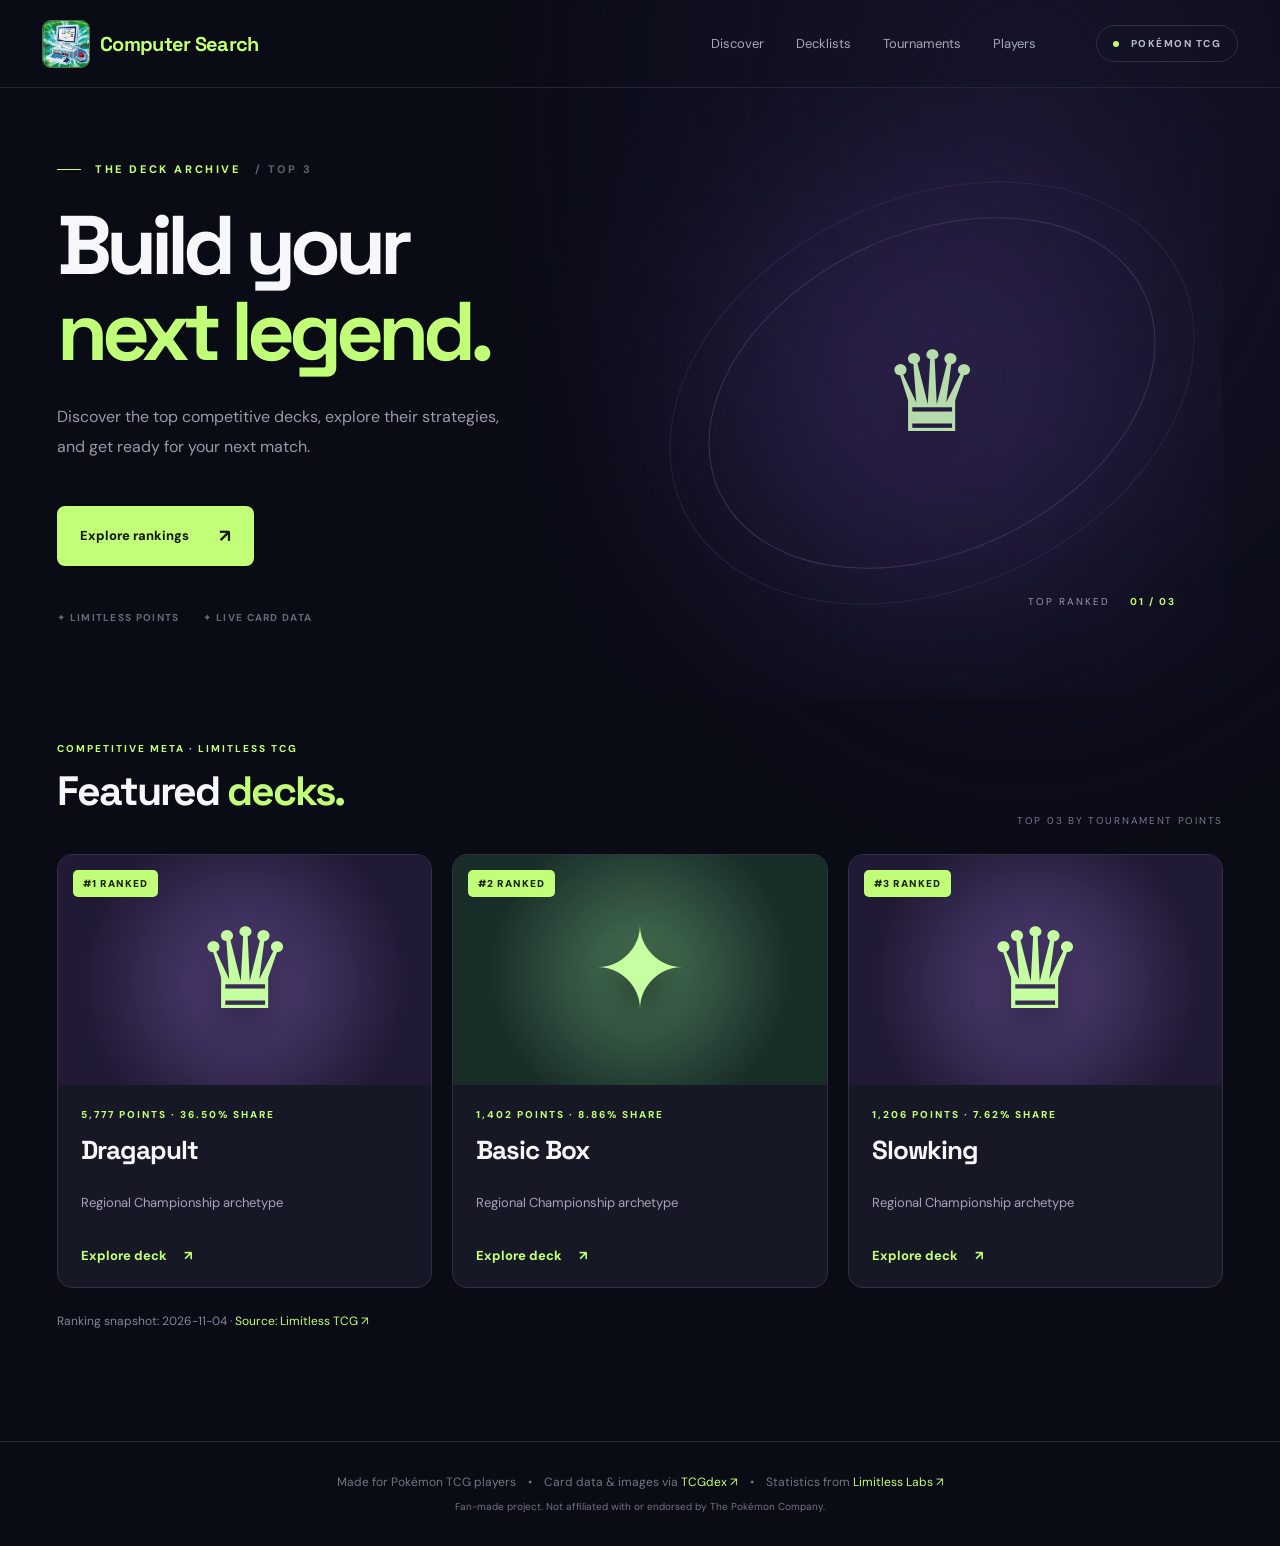
==== index.html @ baaeb7d8 "Add files via upload" ====
<!doctype html><html lang="en"><head><meta charset="UTF-8"/><meta name="viewport" content="width=device-width,initial-scale=1.0"/><meta name="theme-color" content="#090b15"/><meta name="description" content="Explore Pokémon TCG decks, card artwork, and decklists."/><title>Computer Search — Pokémon TCG Decks</title><style>
.ranked-library{max-width:1060px;margin:auto;padding:64px 25px 90px;min-height:75vh}.ranked-library h1{font-size:clamp(42px,7vw,80px);font-weight:900;letter-spacing:-3px;line-height:1.1;margin:14px 0}.ranked-library h1 em{color:#c3fb7d;font-style:normal}.rank-subtitle{color:#a4a5b5;max-width:650px;line-height:1.65}.rank-controls{display:flex;align-items:center;justify-content:space-between;gap:12px;margin:32px 0 16px;color:#a4a5b5;font-size:12px}.rank-controls input{background:#1c1e2b;color:white;border:1px solid #3a3d4c;border-radius:9px;padding:13px 16px;min-width:0;width:340px;max-width:65%}.rank-rows{display:grid;gap:8px}.rank-row{display:grid;grid-template-columns:55px minmax(0,1fr) 100px 110px 20px;gap:14px;align-items:center;padding:18px 20px;background:#1b1e2b;border:1px solid #323646;border-radius:12px;color:white;text-decoration:none}.rank-row:hover{border-color:#c3fb7d;background:#222738}.rank-number{font-weight:900;color:#c3fb7d;font-size:18px}.rank-title{font-size:16px;font-weight:750}.rank-title small{display:block;color:#9298ad;font-size:11px;font-weight:400;margin-top:5px}.rank-share{font-size:12px;color:#a5a9b9}.rank-points{text-align:right;font-size:20px;font-weight:850}.rank-points small{font-size:10px;color:#c3fb7d}.rank-arrow{color:#c3fb7d}.rank-note{font-size:12px;color:#a2a5b8;margin-top:25px;line-height:1.6}.rank-note a{color:#c3fb7d}@media(max-width:580px){.ranked-library{padding:35px 14px 65px}.rank-row{grid-template-columns:36px minmax(0,1fr) 83px;gap:8px;padding:13px 10px}.rank-title{font-size:13px}.rank-share,.rank-arrow{display:none}.rank-points{font-size:16px}.rank-controls{align-items:flex-start}}
.card-grid{display:grid;grid-template-columns:repeat(auto-fill,minmax(145px,1fr));gap:18px;margin-top:24px}.card-item{min-width:0}.card-item .card-art{width:100%;aspect-ratio:0.715}.card-item .card-info{padding:8px 2px;display:flex;flex-direction:column;gap:3px}.card-item .card-info strong{font-size:13px}.card-item .card-info small{font-size:11px;opacity:.72}.rank-row a{color:#c3ff72;text-decoration:underline;text-underline-offset:3px}.tournament-card{cursor:pointer}.tournament-card:focus-visible{outline:2px solid #c2ff78;outline-offset:4px;border-radius:8px}.modal-preview{min-width:0}.modal-details{max-height:75vh;overflow:auto}.card-rule{margin:15px 0;border-top:1px solid #38394b;padding-top:12px}.card-rule strong{color:#c2ff78}.card-rule p{color:#c4c4d0;line-height:1.55;font-size:13px;white-space:pre-line}.modal-preview .card-art{width:100%}@media(max-width:650px){.modal-preview{max-width:240px}.modal-image,.modal-card{max-width:240px}.modal-details{max-height:none}}

/* Large two-column card details, matching the requested design. */
.card-dialog{width:min(940px,calc(100vw - 28px));max-width:940px;max-height:min(92vh,900px);padding:32px;border:1px solid #8c67b7;border-radius:15px;background:linear-gradient(145deg,#171629,#0e101d);box-shadow:0 32px 100px #000c;overflow:auto}
.card-dialog::backdrop{background:#050611cf;backdrop-filter:blur(6px)}
.detail-modal-layout{grid-template-columns:minmax(0,43%) minmax(0,57%);gap:30px;align-items:start}
.detail-modal-layout .modal-preview{width:100%;min-width:0}
.detail-modal-layout .modal-image,.detail-modal-layout .modal-card{display:block;width:100%;max-width:100%;height:auto;border-radius:12px;box-shadow:0 14px 34px #0008}
.detail-modal-layout .modal-details{max-height:none;overflow:visible;min-width:0;display:flex;flex-direction:column;gap:0}
.detail-modal-layout h2{font-size:clamp(23px,2.5vw,32px);margin:0 30px 7px 0;line-height:1.15}
.detail-subtitle{font-size:13px;color:#b4b2c8;margin:0 0 17px}
.detail-scroll{max-height:440px;overflow-y:auto;padding-right:6px;scrollbar-color:#6b527f transparent}
.detail-stats{display:flex;flex-wrap:wrap;gap:8px;margin-bottom:10px}.detail-stats span{border:1px solid #41415e;border-radius:8px;padding:9px 11px;font-size:13px;background:#23223a}
.detail-rule{padding:13px 0;border-top:1px solid #36364d}.detail-rule h3{font-size:15px;color:#fff;margin:4px 0}.detail-rule p{color:#c8c5d8;font-size:13px;line-height:1.55;white-space:pre-line;margin:7px 0 0}.detail-rule small{color:#a7a5c0}.detail-label{font-size:10px;letter-spacing:1.4px;font-weight:800;color:#c2ff78}.detail-attack{display:flex;justify-content:space-between;gap:12px;align-items:center}.detail-attack b{font-size:18px}
.detail-attributes{display:grid;grid-template-columns:repeat(3,minmax(0,1fr));gap:8px;border-top:1px solid #36364d;padding:15px 0}.detail-attributes div{display:flex;flex-direction:column;gap:7px}.detail-attributes small{color:#a6a4bb;font-size:11px}.detail-attributes b{font-size:13px}
.detail-market{display:flex;align-items:center;justify-content:space-between;gap:12px;margin-top:16px;border:1px solid #48415e;border-radius:10px;padding:15px;background:#161627}.detail-market strong{font-size:13px}.detail-price{font-size:23px;font-weight:800;margin-top:7px}.detail-price small{font-size:12px;color:#a9a7bc;font-weight:400}.detail-market-btn{background:#c2ff78;color:#12180c;padding:13px 15px;border-radius:7px;font-size:12px;font-weight:800;text-align:center}.detail-market-btn:hover{background:#d8ffac}.card-dialog .close-dialog{z-index:5;font-size:22px;right:15px;top:12px}
@media(max-width:700px){.card-dialog{padding:24px 18px;max-height:92vh}.detail-modal-layout{grid-template-columns:1fr;gap:20px}.detail-modal-layout .modal-preview{max-width:260px;margin:0 auto}.detail-modal-layout .modal-image,.detail-modal-layout .modal-card{max-width:260px}.detail-scroll{max-height:none;overflow:visible}.detail-market{flex-wrap:wrap}.detail-market-btn{flex:1;min-width:150px}}
.tournament-source-banner{display:inline-flex;align-items:center;padding:7px 12px;margin:0 0 24px;border:1px solid #3c4551;border-radius:7px;background:#1b2330;color:#b7c6d0;font-size:11px;font-weight:700;letter-spacing:.035em}
</style><style id="featured-v3">.featured-grid{display:grid;grid-template-columns:repeat(3,minmax(0,1fr));gap:20px}.featured-card{border:1px solid #333044;border-radius:15px;overflow:hidden;background:#171825;display:flex;flex-direction:column;transition:transform .2s,border-color .2s}.featured-card:hover{transform:translateY(-5px);border-color:#c2ff78}.featured-visual{height:230px;position:relative;background:radial-gradient(circle at 50% 55%,#54417c,#211a34 72%);display:flex;align-items:center;justify-content:center}.featured-visual.basic-box,.overview-art.basic-box{background:radial-gradient(circle,#4a7555,#182c28 70%)}.featured-visual.slowking-seek-inspiration,.overview-art.slowking-seek-inspiration{background:radial-gradient(circle,#93659b,#2c203f 70%)}.featured-image{width:128px;transform:rotate(-7deg)}.featured-monogram{font-size:112px;font-weight:900;color:#c6ffa2;text-shadow:0 15px 35px #0008}.slowking-seek-inspiration .featured-monogram{color:#f1bdfb}.featured-rank{position:absolute;top:15px;left:15px;font-size:10px;letter-spacing:1px;background:#c2ff78;color:#1c2611;font-weight:900;padding:7px 10px;border-radius:5px}.featured-info{padding:23px;flex:1;display:flex;flex-direction:column}.featured-info h3{font:700 26px 'Space Grotesk',sans-serif;letter-spacing:-1px;margin:12px 0}.featured-info p{color:#a5a4b4;font-size:13px;line-height:1.7;flex:1}.featured-info .view-link{margin-top:20px}.featured-source{font-size:12px;color:#85869a;margin-top:25px}.featured-source a{color:#c2ff78}.overview-note{border-left:3px solid #c2ff78;padding:12px 16px;background:#1a1e25;margin-top:25px}.overview-art{height:320px;position:relative;border-radius:20px;display:flex;align-items:center;justify-content:center}@media(max-width:850px){.featured-grid{grid-template-columns:1fr 1fr}}@media(max-width:560px){.featured-grid{grid-template-columns:1fr}.featured-visual{height:220px}.featured-info{padding:20px}.overview-art{height:220px}}.card-grid{display:grid;grid-template-columns:repeat(auto-fill,minmax(145px,1fr));gap:18px;margin-top:24px}.card-item{min-width:0}.card-item .card-art{width:100%;aspect-ratio:0.715}.card-item .card-info{padding:8px 2px;display:flex;flex-direction:column;gap:3px}.card-item .card-info strong{font-size:13px}.card-item .card-info small{font-size:11px;opacity:.72}.rank-row a{color:#c3ff72;text-decoration:underline;text-underline-offset:3px}</style><style id="art-refinements">.card-placeholder{background:linear-gradient(145deg,#27243d,#1a1b2b);gap:8px}.card-placeholder strong{font-size:clamp(11px,1vw,15px);line-height:1.25}.placeholder-sigil{font-size:42px;opacity:.55}.art-status{font-size:9px;color:#a99dbd;line-height:1.3}.card-art.unavailable .art-status{color:#e7b88e}.card-art.unavailable .art-status::after{content:"Artwork not verified"}.card-art.unavailable .art-status{font-size:0}.card-art.unavailable .art-status::after{font-size:10px}.card-art.loaded .card-placeholder{visibility:hidden}.card-art img{object-fit:contain}.card-grid{gap:24px 14px}.card-item .card-art{box-shadow:0 8px 18px #0005}.card-name{line-height:1.35}.card-item:hover .card-art{box-shadow:0 12px 25px #0008}.card-placeholder small{font-size:11px}.card-grid{display:grid;grid-template-columns:repeat(auto-fill,minmax(145px,1fr));gap:18px;margin-top:24px}.card-item{min-width:0}.card-item .card-art{width:100%;aspect-ratio:0.715}.card-item .card-info{padding:8px 2px;display:flex;flex-direction:column;gap:3px}.card-item .card-info strong{font-size:13px}.card-item .card-info small{font-size:11px;opacity:.72}.rank-row a{color:#c3ff72;text-decoration:underline;text-underline-offset:3px}</style><style id="cardmarket-prices">.cm-price{display:block;margin-top:6px;color:#c3ff72;font-size:12px;font-weight:800;min-height:18px}.cm-price.missing{color:#9699a9;font-weight:500}.cm-summary{border:1px solid #394936;background:linear-gradient(120deg,#1b2920,#171b25);border-radius:12px;padding:17px 20px;margin:14px 0 20px;display:flex;align-items:center;justify-content:space-between;gap:15px;flex-wrap:wrap}.cm-summary strong{font-size:23px;color:#c3ff72}.cm-summary small{display:block;color:#a3a9a3;font-size:11px;margin-top:4px}.cm-summary a{font-size:12px;color:#c3ff72;text-decoration:underline}.cm-qty{font-size:10px;color:#9699a9;display:block}.cm-price-loading{color:#a4a6b5;font-size:11px}.card-grid{display:grid;grid-template-columns:repeat(auto-fill,minmax(145px,1fr));gap:18px;margin-top:24px}.card-item{min-width:0}.card-item .card-art{width:100%;aspect-ratio:0.715}.card-item .card-info{padding:8px 2px;display:flex;flex-direction:column;gap:3px}.card-item .card-info strong{font-size:13px}.card-item .card-info small{font-size:11px;opacity:.72}.rank-row a{color:#c3ff72;text-decoration:underline;text-underline-offset:3px}</style><style id="energy-card-alignment-v16">
/* All deck card images occupy the same fixed-size frame, regardless of source. */
.card-grid .card-art{width:100%;aspect-ratio:0.715;display:block;position:relative;overflow:hidden;line-height:0}
.card-grid .card-art>img{display:block;position:absolute;inset:0;width:100%;height:100%;max-width:none;max-height:none;object-fit:fill;margin:0;padding:0;border:0;transform:none}
/* Uploaded energy PNGs contain a small built-in outer gutter. Compensate for it
   without changing the card grid, text positions, or special energy images. */
.card-grid .card-art>img.static-basic-energy{object-fit:fill;transform:scale(1.045);transform-origin:center center}
.card-grid .card-item{align-self:start}
.card-grid{display:grid;grid-template-columns:repeat(auto-fill,minmax(145px,1fr));gap:18px;margin-top:24px}.card-item{min-width:0}.card-item .card-art{width:100%;aspect-ratio:0.715}.card-item .card-info{padding:8px 2px;display:flex;flex-direction:column;gap:3px}.card-item .card-info strong{font-size:13px}.card-item .card-info small{font-size:11px;opacity:.72}.rank-row a{color:#c3ff72;text-decoration:underline;text-underline-offset:3px}</style><link rel="icon" type="image/png" href="computer-search-logo.png"/><style>.brand{display:inline-flex;align-items:center;gap:10px}.brand-logo{width:48px;height:48px;object-fit:cover;border-radius:9px;border:1px solid #4b7254}.brand-name{font-size:20px;letter-spacing:-.7px}.brand-name span{color:#c3ff72}@media(max-width:650px){.brand-logo{width:38px;height:38px}.brand-name{font-size:15px}}.card-grid{display:grid;grid-template-columns:repeat(auto-fill,minmax(145px,1fr));gap:18px;margin-top:24px}.card-item{min-width:0}.card-item .card-art{width:100%;aspect-ratio:0.715}.card-item .card-info{padding:8px 2px;display:flex;flex-direction:column;gap:3px}.card-item .card-info strong{font-size:13px}.card-item .card-info small{font-size:11px;opacity:.72}.rank-row a{color:#c3ff72;text-decoration:underline;text-underline-offset:3px}</style></head><body><div id="app"></div><style>@import url('https://fonts.googleapis.com/css2?family=DM+Sans:wght@400;500;600;700;800&family=Space+Grotesk:wght@400;500;600;700&display=swap');
:root{font-family:'DM Sans',sans-serif;color:#f7f7fb;background:#090b15;font-synthesis:none}*{box-sizing:border-box}body{margin:0;min-width:320px;background:radial-gradient(ellipse at 80% 8%,#17142a 0,transparent 38%),#090b15}a{color:inherit;text-decoration:none}button{font:inherit;cursor:pointer}button:focus-visible,a:focus-visible{outline:2px solid #c5ff74;outline-offset:4px}main{max-width:1250px;margin:auto;padding:0 42px}.header{height:88px;max-width:1370px;margin:auto;padding:0 42px;display:flex;align-items:center;gap:60px;border-bottom:1px solid #252535}.brand{font-family:'Space Grotesk',sans-serif;font-size:21px;font-weight:700;letter-spacing:-1px;white-space:nowrap}.brand span:last-child{color:#c3ff72}.brand-icon{color:#c3ff72;margin-right:9px;font-size:28px}.header nav{display:flex;gap:32px;margin-left:auto}.nav-link{font-size:13px;color:#a6a7b7}.nav-link:hover{color:#d0ff89}.header-chip{font-size:10px;font-weight:800;letter-spacing:1.5px;color:#b7bdc5;border:1px solid #30313f;border-radius:30px;padding:11px 16px;white-space:nowrap}.status-dot{display:inline-block;width:6px;height:6px;background:#bdfc70;border-radius:50%;margin-right:8px}.home-hero{min-height:610px;display:grid;grid-template-columns:1fr 1fr;align-items:center;position:relative;overflow:hidden}.hero-copy{position:relative;z-index:2;padding:40px 0}.eyebrow{font-size:11px;letter-spacing:2.6px;color:#c2ff78;font-weight:800;display:flex;align-items:center;gap:14px}.eyebrow-line{height:1px;width:24px;background:#c2ff78}.edition{color:#5f6070}.hero-copy h1,.deck-heading h1{font-family:'Space Grotesk',sans-serif;font-size:clamp(58px,6.5vw,95px);line-height:1.03;letter-spacing:-6px;margin:27px 0}.hero-copy h1 em,.deck-heading h1 em{color:#c2ff78;font-style:normal}.hero-copy p,.deck-heading p{font-size:16px;line-height:1.9;max-width:460px;color:#999aa9}.primary-btn{display:inline-flex;align-items:center;justify-content:space-between;gap:30px;border:0;border-radius:8px;background:#c2ff78;color:#141b0c;font-weight:800;font-size:13px;padding:18px 23px;margin-top:27px;transition:transform .2s,background .2s}.primary-btn:hover{transform:translateY(-2px);background:#d7ff9f}.primary-btn span{font-size:18px}.hero-meta{display:flex;gap:24px;color:#646878;font-size:10px;letter-spacing:1.3px;margin-top:45px;font-weight:800}.hero-visual{height:560px;display:flex;align-items:center;justify-content:center;position:relative}.visual-glow{position:absolute;width:400px;height:400px;background:#8057d0;filter:blur(120px);opacity:.27;border-radius:50%}.orb{position:absolute;border:1px solid #3b3158;border-radius:50%;transform:rotate(-25deg)}.orb-one{width:470px;height:320px}.orb-two{width:550px;height:390px;opacity:.5}.card-art{aspect-ratio:0.715;position:relative;overflow:hidden;background:linear-gradient(145deg,#5a397f,#181b37 55%,#302449);border:1px solid #78609c;border-radius:12px;box-shadow:0 14px 36px #0008}.card-art img{width:100%;height:100%;object-fit:contain;position:absolute;inset:0;z-index:1;background:#171525}.card-placeholder{height:100%;padding:16px;display:flex;flex-direction:column;align-items:center;justify-content:center;text-align:center;gap:12px;color:#e3d6ff}.card-placeholder strong{font-size:clamp(12px,1.3vw,18px)}.card-placeholder small{color:#b8a2d1}.placeholder-sigil{font-size:70px;color:#bd9ff7}.hero-card{width:270px;transform:rotate(9deg);box-shadow:0 45px 85px #000b,0 0 50px #ae75e544}.float-label{position:absolute;right:8%;bottom:65px;font-size:10px;letter-spacing:2px;color:#9998ad}.float-label b{color:#c3ff72;margin-left:15px}.featured{padding:44px 0 100px}.section-top{display:flex;align-items:end;justify-content:space-between;margin-bottom:27px}.eyebrow.small{font-size:10px;letter-spacing:2px}.section-top h2,.deck-toolbar h2{font-family:'Space Grotesk';font-size:41px;letter-spacing:-2px;margin:10px 0}.section-top h2 i,.deck-toolbar h2 i{color:#c2ff78;font-style:normal}.section-count{color:#777889;font-size:10px;letter-spacing:1.7px}.feature-tile{display:grid;grid-template-columns:38% 62%;min-height:340px;background:linear-gradient(120deg,#1c1930,#141522 65%);border:1px solid #333044;border-radius:16px;overflow:hidden;transition:border-color .2s,transform .2s}.feature-tile:hover{border-color:#9bc95c;transform:translateY(-3px)}.tile-art{position:relative;min-height:340px;background:radial-gradient(circle,#514077 0,transparent 67%);display:flex;justify-content:center;align-items:center}.tile-card{width:172px;transform:rotate(-8deg);box-shadow:0 20px 35px #000a}.tile-copy{padding:38px 45px 30px}.tag{display:inline-block;background:#293624;color:#c2ff78;border:1px solid #455c35;padding:8px 11px;border-radius:4px;font-size:10px;letter-spacing:1.5px;font-weight:800}.tile-copy h3{font-family:'Space Grotesk';font-size:43px;letter-spacing:-2px;margin:20px 0 10px}.tile-copy h3 em{font-style:normal;color:#c2ff78}.tile-copy p{max-width:500px;color:#a5a4b4;font-size:14px;line-height:1.8}.tile-stats{display:flex;gap:36px;margin:24px 0;border-top:1px solid #373443;padding-top:19px}.tile-stats span{display:flex;flex-direction:column;gap:5px}.tile-stats b{font-family:'Space Grotesk';font-size:22px}.tile-stats small{font-size:9px;letter-spacing:1.4px;color:#878697}.view-link{color:#c2ff78;font-size:13px;font-weight:800}.view-link span{margin-left:14px}footer{border-top:1px solid #262735;text-align:center;padding:28px 16px;color:#737484;font-size:12px;line-height:2}footer span{padding:0 9px}footer a{color:#c2ff78}footer small{font-size:10px}.deck-page{padding-top:34px}.back{font-size:12px;color:#9b9bad}.back:hover{color:#c2ff78}.deck-heading{display:grid;grid-template-columns:1fr 260px;align-items:center;gap:60px;padding:55px 0 90px;border-bottom:1px solid #272938}.deck-heading h1{font-size:clamp(55px,6vw,83px);margin:20px 0}.deck-heading p{max-width:540px}.deck-cover{display:flex;justify-content:center}.deck-hero-card{width:210px;transform:rotate(6deg);box-shadow:0 30px 75px #7b48a62e}.deck-badges{display:flex;gap:10px;flex-wrap:wrap;margin-top:30px}.deck-badges span{padding:9px 12px;border:1px solid #373847;border-radius:6px;font-size:10px;font-weight:800;letter-spacing:1px;color:#bbbccb}.deck-badges span:first-child{color:#c2ff78;border-color:#50613c}.deck-list{padding:55px 0 100px}.deck-toolbar{display:flex;align-items:center;justify-content:space-between;gap:20px}.copy-btn{margin:0}.filter-row{display:flex;gap:10px;flex-wrap:wrap;margin:25px 0 40px}.filter{background:#171a27;color:#a9aabc;border:1px solid #333545;border-radius:8px;padding:11px 18px;font-size:12px}.filter.selected{background:#c2ff78;color:#18200d;border-color:#c2ff78;font-weight:800}.card-group{margin-bottom:48px}.group-heading{display:flex;align-items:center;gap:20px;margin-bottom:23px}.group-heading h3{white-space:nowrap;font-family:'Space Grotesk';font-size:25px;letter-spacing:-1px;margin:0}.group-heading h3 span{font:700 10px 'DM Sans';color:#888a9a;letter-spacing:1px;margin-left:12px}.group-rule{height:1px;background:#303140;flex:1}.card-grid{display:grid;grid-template-columns:repeat(6,minmax(0,1fr));gap:22px 16px}.card-item{border:0;background:none;color:inherit;text-align:left;padding:0;min-width:0;position:relative}.card-item .card-art{width:100%;transition:transform .2s,border-color .2s}.card-item:hover .card-art{transform:translateY(-5px);border-color:#c2ff78}.quantity{position:absolute;top:8px;left:8px;background:#c2ff78;color:#101808;border-radius:5px;padding:5px 9px;font-size:13px;font-weight:900;z-index:3;box-shadow:0 3px 8px #0008}.card-name{display:block;font-weight:800;font-size:13px;margin:11px 0 3px;overflow-wrap:anywhere}.card-set{color:#8d8d9f;font-size:11px}.card-dialog{max-width:740px;width:calc(100% - 32px);border:1px solid #414053;border-radius:16px;background:#191a29;color:#fff;padding:35px;box-shadow:0 30px 90px #000a}.card-dialog::backdrop{background:#03040bd9;backdrop-filter:blur(5px)}.close-dialog{position:absolute;right:17px;top:14px;background:none;color:#fff;border:0;font-size:19px}.modal-layout{display:grid;grid-template-columns:230px 1fr;gap:35px;align-items:center}.modal-image,.modal-card{width:100%;border-radius:10px}.modal-layout h2{font-family:'Space Grotesk';font-size:34px;line-height:1.1}.muted{color:#999bad}.text-link{color:#c2ff78;font-weight:800;font-size:13px;display:inline-block;margin-top:15px}@media(max-width:900px){.card-grid{grid-template-columns:repeat(4,minmax(0,1fr))}.hero-copy h1{font-size:65px}.header{gap:22px}.header-chip{display:none}}@media(max-width:650px){main{padding:0 20px}.header{height:72px;padding:0 20px}.brand{font-size:18px}.header nav{gap:18px}.nav-link{font-size:11px}.home-hero{display:flex;flex-direction:column;align-items:stretch;min-height:auto}.hero-copy{padding:60px 0 0}.hero-copy h1{font-size:60px;letter-spacing:-4px}.hero-copy p{font-size:14px}.hero-meta{font-size:8px;gap:13px;margin-top:30px}.hero-visual{height:360px}.hero-card{width:180px}.orb-one{width:320px;height:230px}.orb-two{width:360px;height:280px}.float-label{bottom:12px}.featured{padding:35px 0 65px}.section-top h2{font-size:33px}.section-count{display:none}.feature-tile{grid-template-columns:1fr}.tile-art{min-height:235px}.tile-card{width:135px}.tile-copy{padding:25px}.tile-copy h3{font-size:34px}.tile-stats{gap:20px;justify-content:space-between}.tile-stats b{font-size:19px}.tile-stats small{font-size:8px}.deck-heading{grid-template-columns:1fr;padding:50px 0;gap:35px}.deck-heading h1{font-size:58px;letter-spacing:-4px}.deck-cover{justify-content:flex-start;padding-left:30px}.deck-hero-card{width:150px}.deck-toolbar{align-items:flex-start;flex-direction:column}.deck-toolbar h2{font-size:34px}.card-grid{grid-template-columns:repeat(3,minmax(0,1fr));gap:20px 10px}.card-name{font-size:11px}.quantity{font-size:11px;padding:4px 6px}.group-heading h3{font-size:22px}.group-heading h3 span{font-size:9px}.modal-layout{grid-template-columns:1fr;gap:15px}.modal-image,.modal-card{max-width:180px}.card-dialog{padding:28px 20px;max-height:90vh;overflow:auto}}@media(max-width:380px){.card-grid{grid-template-columns:repeat(2,minmax(0,1fr))}.header nav{gap:10px}}
.card-grid{display:grid;grid-template-columns:repeat(auto-fill,minmax(145px,1fr));gap:18px;margin-top:24px}.card-item{min-width:0}.card-item .card-art{width:100%;aspect-ratio:0.715}.card-item .card-info{padding:8px 2px;display:flex;flex-direction:column;gap:3px}.card-item .card-info strong{font-size:13px}.card-item .card-info small{font-size:11px;opacity:.72}.rank-row a{color:#c3ff72;text-decoration:underline;text-underline-offset:3px}.season-group{border:1px solid #323646;border-radius:13px;background:#151824;overflow:hidden}.season-heading{display:flex;justify-content:space-between;align-items:center;gap:14px;padding:20px 22px;cursor:pointer;list-style:none;color:#fff}.season-heading::-webkit-details-marker{display:none}.season-heading strong{font-size:19px;font-weight:800}.season-heading small{display:block;color:#a4a5b5;font-size:12px;margin-top:6px}.season-heading:hover{background:#202434}.season-chevron{color:#c3fb7d;font-size:24px;transition:transform .2s}.season-group[open] .season-chevron{transform:rotate(180deg)}.season-group:not([open]) .season-events{display:none}.season-events{display:grid;gap:8px;padding:0 12px 12px}.season-events .rank-row{min-width:0}@media(max-width:580px){.season-heading{padding:16px}.season-heading strong{font-size:16px}.season-events{padding:0 8px 8px}.season-events .rank-row{flex-wrap:wrap}.season-events .rank-row>span:last-child{font-size:11px}}
/* Quantity overlays for all tournament and archetype decklists */
.tournament-card .tournament-art-wrap{position:relative;isolation:isolate}
.tournament-card .tournament-art-wrap>.quantity{position:absolute;z-index:5;top:8px;left:8px;display:inline-flex;align-items:center;justify-content:center;min-width:39px;min-height:37px;padding:5px 9px;border-radius:9px;background:#c2ff78;color:#14200c;border:2px solid #0d1420;font:900 19px/1 'Space Grotesk',sans-serif;box-shadow:0 3px 12px #000a;pointer-events:none}
.tournament-card .cm-price{color:#c2ff78;font-weight:700;font-size:12px;opacity:1}
.tournament-card .cm-price.missing{color:#9294a5;font-weight:400}
.tournament-cm-summary{margin:18px 0 24px}
@media(max-width:650px){.tournament-card .tournament-art-wrap>.quantity{min-width:33px;min-height:31px;font-size:16px;top:5px;left:5px}}
</style><script src="js/app.js?v=featured-top3-20261104"></script></body></html>
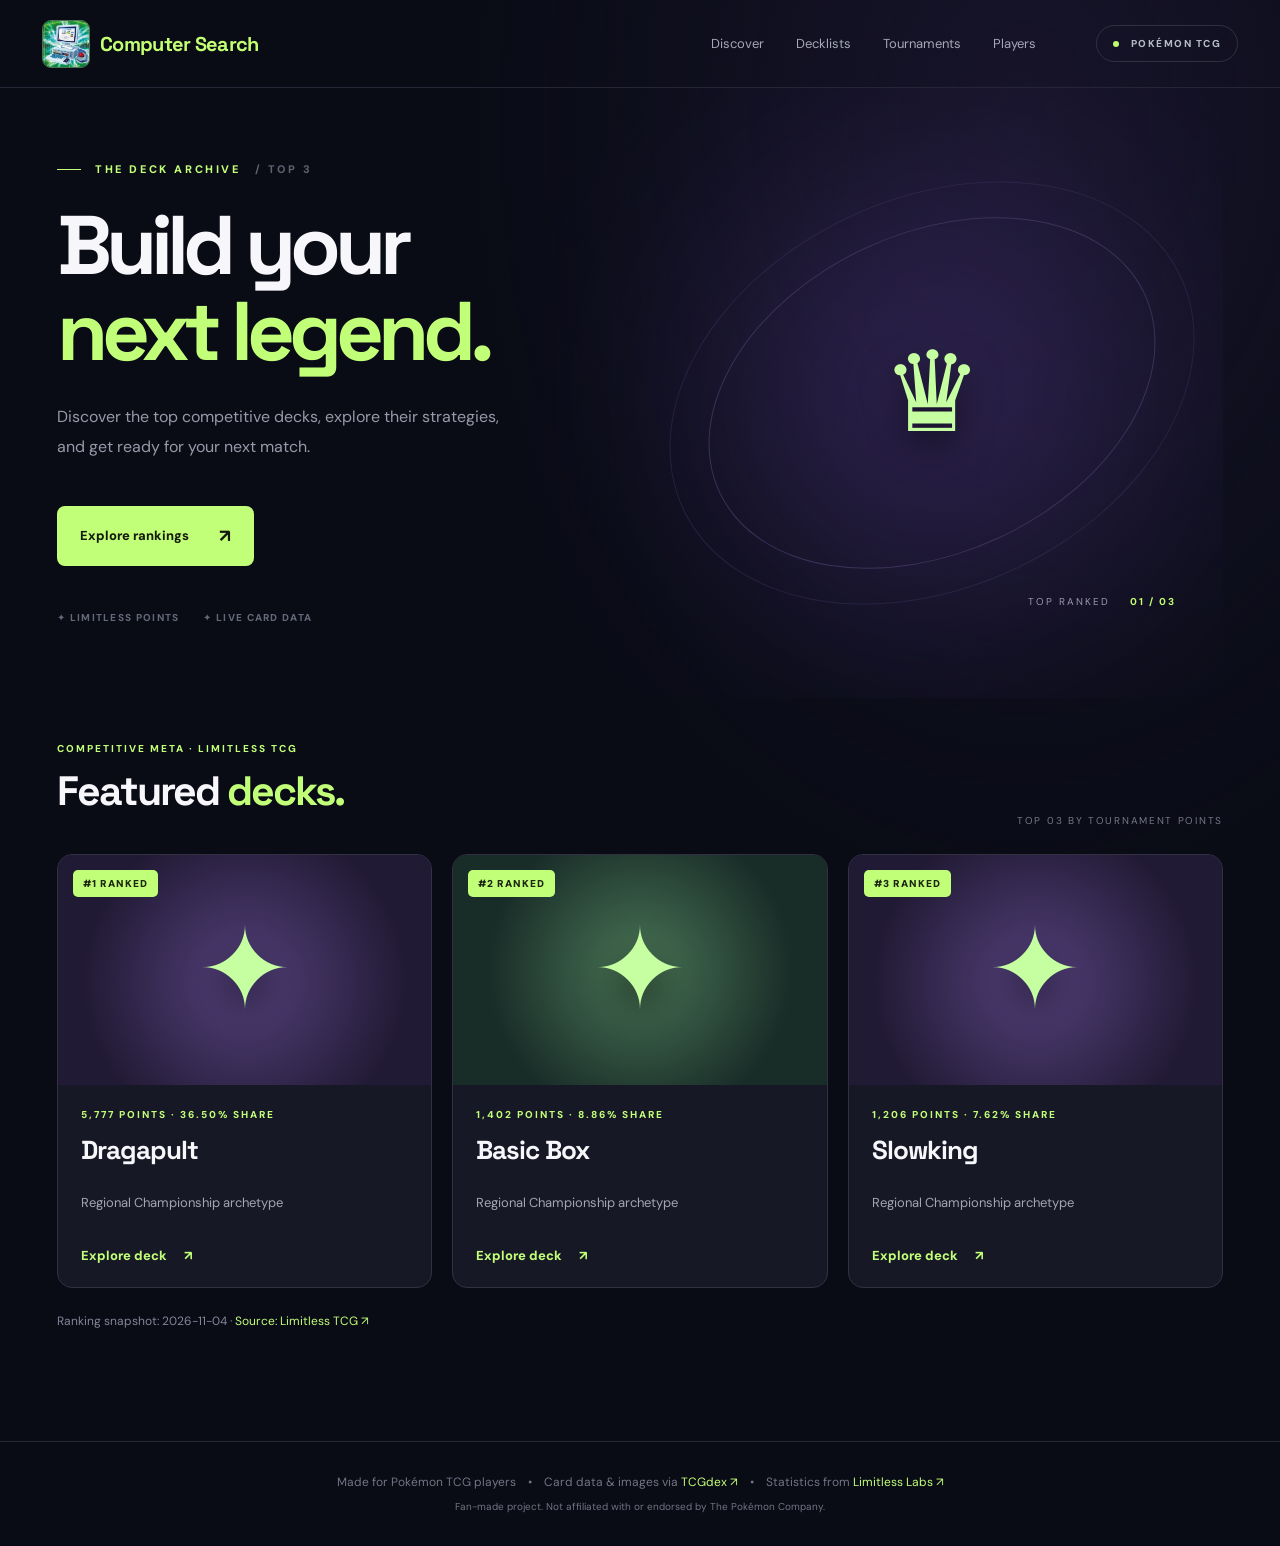
==== commit 6c4d5c45: "Add files via upload" ====
--- a/index.html
+++ b/index.html
@@ -18,7 +18,7 @@
 .detail-market{display:flex;align-items:center;justify-content:space-between;gap:12px;margin-top:16px;border:1px solid #48415e;border-radius:10px;padding:15px;background:#161627}.detail-market strong{font-size:13px}.detail-price{font-size:23px;font-weight:800;margin-top:7px}.detail-price small{font-size:12px;color:#a9a7bc;font-weight:400}.detail-market-btn{background:#c2ff78;color:#12180c;padding:13px 15px;border-radius:7px;font-size:12px;font-weight:800;text-align:center}.detail-market-btn:hover{background:#d8ffac}.card-dialog .close-dialog{z-index:5;font-size:22px;right:15px;top:12px}
 @media(max-width:700px){.card-dialog{padding:24px 18px;max-height:92vh}.detail-modal-layout{grid-template-columns:1fr;gap:20px}.detail-modal-layout .modal-preview{max-width:260px;margin:0 auto}.detail-modal-layout .modal-image,.detail-modal-layout .modal-card{max-width:260px}.detail-scroll{max-height:none;overflow:visible}.detail-market{flex-wrap:wrap}.detail-market-btn{flex:1;min-width:150px}}
 .tournament-source-banner{display:inline-flex;align-items:center;padding:7px 12px;margin:0 0 24px;border:1px solid #3c4551;border-radius:7px;background:#1b2330;color:#b7c6d0;font-size:11px;font-weight:700;letter-spacing:.035em}
-</style><style id="featured-v3">.featured-grid{display:grid;grid-template-columns:repeat(3,minmax(0,1fr));gap:20px}.featured-card{border:1px solid #333044;border-radius:15px;overflow:hidden;background:#171825;display:flex;flex-direction:column;transition:transform .2s,border-color .2s}.featured-card:hover{transform:translateY(-5px);border-color:#c2ff78}.featured-visual{height:230px;position:relative;background:radial-gradient(circle at 50% 55%,#54417c,#211a34 72%);display:flex;align-items:center;justify-content:center}.featured-visual.basic-box,.overview-art.basic-box{background:radial-gradient(circle,#4a7555,#182c28 70%)}.featured-visual.slowking-seek-inspiration,.overview-art.slowking-seek-inspiration{background:radial-gradient(circle,#93659b,#2c203f 70%)}.featured-image{width:128px;transform:rotate(-7deg)}.featured-monogram{font-size:112px;font-weight:900;color:#c6ffa2;text-shadow:0 15px 35px #0008}.slowking-seek-inspiration .featured-monogram{color:#f1bdfb}.featured-rank{position:absolute;top:15px;left:15px;font-size:10px;letter-spacing:1px;background:#c2ff78;color:#1c2611;font-weight:900;padding:7px 10px;border-radius:5px}.featured-info{padding:23px;flex:1;display:flex;flex-direction:column}.featured-info h3{font:700 26px 'Space Grotesk',sans-serif;letter-spacing:-1px;margin:12px 0}.featured-info p{color:#a5a4b4;font-size:13px;line-height:1.7;flex:1}.featured-info .view-link{margin-top:20px}.featured-source{font-size:12px;color:#85869a;margin-top:25px}.featured-source a{color:#c2ff78}.overview-note{border-left:3px solid #c2ff78;padding:12px 16px;background:#1a1e25;margin-top:25px}.overview-art{height:320px;position:relative;border-radius:20px;display:flex;align-items:center;justify-content:center}@media(max-width:850px){.featured-grid{grid-template-columns:1fr 1fr}}@media(max-width:560px){.featured-grid{grid-template-columns:1fr}.featured-visual{height:220px}.featured-info{padding:20px}.overview-art{height:220px}}.card-grid{display:grid;grid-template-columns:repeat(auto-fill,minmax(145px,1fr));gap:18px;margin-top:24px}.card-item{min-width:0}.card-item .card-art{width:100%;aspect-ratio:0.715}.card-item .card-info{padding:8px 2px;display:flex;flex-direction:column;gap:3px}.card-item .card-info strong{font-size:13px}.card-item .card-info small{font-size:11px;opacity:.72}.rank-row a{color:#c3ff72;text-decoration:underline;text-underline-offset:3px}</style><style id="art-refinements">.card-placeholder{background:linear-gradient(145deg,#27243d,#1a1b2b);gap:8px}.card-placeholder strong{font-size:clamp(11px,1vw,15px);line-height:1.25}.placeholder-sigil{font-size:42px;opacity:.55}.art-status{font-size:9px;color:#a99dbd;line-height:1.3}.card-art.unavailable .art-status{color:#e7b88e}.card-art.unavailable .art-status::after{content:"Artwork not verified"}.card-art.unavailable .art-status{font-size:0}.card-art.unavailable .art-status::after{font-size:10px}.card-art.loaded .card-placeholder{visibility:hidden}.card-art img{object-fit:contain}.card-grid{gap:24px 14px}.card-item .card-art{box-shadow:0 8px 18px #0005}.card-name{line-height:1.35}.card-item:hover .card-art{box-shadow:0 12px 25px #0008}.card-placeholder small{font-size:11px}.card-grid{display:grid;grid-template-columns:repeat(auto-fill,minmax(145px,1fr));gap:18px;margin-top:24px}.card-item{min-width:0}.card-item .card-art{width:100%;aspect-ratio:0.715}.card-item .card-info{padding:8px 2px;display:flex;flex-direction:column;gap:3px}.card-item .card-info strong{font-size:13px}.card-item .card-info small{font-size:11px;opacity:.72}.rank-row a{color:#c3ff72;text-decoration:underline;text-underline-offset:3px}</style><style id="cardmarket-prices">.cm-price{display:block;margin-top:6px;color:#c3ff72;font-size:12px;font-weight:800;min-height:18px}.cm-price.missing{color:#9699a9;font-weight:500}.cm-summary{border:1px solid #394936;background:linear-gradient(120deg,#1b2920,#171b25);border-radius:12px;padding:17px 20px;margin:14px 0 20px;display:flex;align-items:center;justify-content:space-between;gap:15px;flex-wrap:wrap}.cm-summary strong{font-size:23px;color:#c3ff72}.cm-summary small{display:block;color:#a3a9a3;font-size:11px;margin-top:4px}.cm-summary a{font-size:12px;color:#c3ff72;text-decoration:underline}.cm-qty{font-size:10px;color:#9699a9;display:block}.cm-price-loading{color:#a4a6b5;font-size:11px}.card-grid{display:grid;grid-template-columns:repeat(auto-fill,minmax(145px,1fr));gap:18px;margin-top:24px}.card-item{min-width:0}.card-item .card-art{width:100%;aspect-ratio:0.715}.card-item .card-info{padding:8px 2px;display:flex;flex-direction:column;gap:3px}.card-item .card-info strong{font-size:13px}.card-item .card-info small{font-size:11px;opacity:.72}.rank-row a{color:#c3ff72;text-decoration:underline;text-underline-offset:3px}</style><style id="energy-card-alignment-v16">
+</style><style id="featured-card-art">.featured-art-target{display:flex;align-items:center;justify-content:center;width:100%;height:100%;position:relative}.featured-pokemon-card{display:block;width:132px;max-height:196px;object-fit:contain;filter:drop-shadow(0 16px 20px rgba(0,0,0,.45));transform:rotate(-5deg)}.hero-featured-art .featured-pokemon-card{width:205px;max-height:295px;transform:rotate(-8deg)}.featured-art-target .featured-monogram{position:absolute}.featured-art-target .featured-pokemon-card{position:relative;z-index:1}@media(max-width:650px){.hero-featured-art .featured-pokemon-card{width:155px;max-height:230px}}</style><style id="featured-v3">.featured-grid{display:grid;grid-template-columns:repeat(3,minmax(0,1fr));gap:20px}.featured-card{border:1px solid #333044;border-radius:15px;overflow:hidden;background:#171825;display:flex;flex-direction:column;transition:transform .2s,border-color .2s}.featured-card:hover{transform:translateY(-5px);border-color:#c2ff78}.featured-visual{height:230px;position:relative;background:radial-gradient(circle at 50% 55%,#54417c,#211a34 72%);display:flex;align-items:center;justify-content:center}.featured-visual.basic-box,.overview-art.basic-box{background:radial-gradient(circle,#4a7555,#182c28 70%)}.featured-visual.slowking-seek-inspiration,.overview-art.slowking-seek-inspiration{background:radial-gradient(circle,#93659b,#2c203f 70%)}.featured-image{width:128px;transform:rotate(-7deg)}.featured-monogram{font-size:112px;font-weight:900;color:#c6ffa2;text-shadow:0 15px 35px #0008}.slowking-seek-inspiration .featured-monogram{color:#f1bdfb}.featured-rank{position:absolute;top:15px;left:15px;font-size:10px;letter-spacing:1px;background:#c2ff78;color:#1c2611;font-weight:900;padding:7px 10px;border-radius:5px}.featured-info{padding:23px;flex:1;display:flex;flex-direction:column}.featured-info h3{font:700 26px 'Space Grotesk',sans-serif;letter-spacing:-1px;margin:12px 0}.featured-info p{color:#a5a4b4;font-size:13px;line-height:1.7;flex:1}.featured-info .view-link{margin-top:20px}.featured-source{font-size:12px;color:#85869a;margin-top:25px}.featured-source a{color:#c2ff78}.overview-note{border-left:3px solid #c2ff78;padding:12px 16px;background:#1a1e25;margin-top:25px}.overview-art{height:320px;position:relative;border-radius:20px;display:flex;align-items:center;justify-content:center}@media(max-width:850px){.featured-grid{grid-template-columns:1fr 1fr}}@media(max-width:560px){.featured-grid{grid-template-columns:1fr}.featured-visual{height:220px}.featured-info{padding:20px}.overview-art{height:220px}}.card-grid{display:grid;grid-template-columns:repeat(auto-fill,minmax(145px,1fr));gap:18px;margin-top:24px}.card-item{min-width:0}.card-item .card-art{width:100%;aspect-ratio:0.715}.card-item .card-info{padding:8px 2px;display:flex;flex-direction:column;gap:3px}.card-item .card-info strong{font-size:13px}.card-item .card-info small{font-size:11px;opacity:.72}.rank-row a{color:#c3ff72;text-decoration:underline;text-underline-offset:3px}</style><style id="art-refinements">.card-placeholder{background:linear-gradient(145deg,#27243d,#1a1b2b);gap:8px}.card-placeholder strong{font-size:clamp(11px,1vw,15px);line-height:1.25}.placeholder-sigil{font-size:42px;opacity:.55}.art-status{font-size:9px;color:#a99dbd;line-height:1.3}.card-art.unavailable .art-status{color:#e7b88e}.card-art.unavailable .art-status::after{content:"Artwork not verified"}.card-art.unavailable .art-status{font-size:0}.card-art.unavailable .art-status::after{font-size:10px}.card-art.loaded .card-placeholder{visibility:hidden}.card-art img{object-fit:contain}.card-grid{gap:24px 14px}.card-item .card-art{box-shadow:0 8px 18px #0005}.card-name{line-height:1.35}.card-item:hover .card-art{box-shadow:0 12px 25px #0008}.card-placeholder small{font-size:11px}.card-grid{display:grid;grid-template-columns:repeat(auto-fill,minmax(145px,1fr));gap:18px;margin-top:24px}.card-item{min-width:0}.card-item .card-art{width:100%;aspect-ratio:0.715}.card-item .card-info{padding:8px 2px;display:flex;flex-direction:column;gap:3px}.card-item .card-info strong{font-size:13px}.card-item .card-info small{font-size:11px;opacity:.72}.rank-row a{color:#c3ff72;text-decoration:underline;text-underline-offset:3px}</style><style id="cardmarket-prices">.cm-price{display:block;margin-top:6px;color:#c3ff72;font-size:12px;font-weight:800;min-height:18px}.cm-price.missing{color:#9699a9;font-weight:500}.cm-summary{border:1px solid #394936;background:linear-gradient(120deg,#1b2920,#171b25);border-radius:12px;padding:17px 20px;margin:14px 0 20px;display:flex;align-items:center;justify-content:space-between;gap:15px;flex-wrap:wrap}.cm-summary strong{font-size:23px;color:#c3ff72}.cm-summary small{display:block;color:#a3a9a3;font-size:11px;margin-top:4px}.cm-summary a{font-size:12px;color:#c3ff72;text-decoration:underline}.cm-qty{font-size:10px;color:#9699a9;display:block}.cm-price-loading{color:#a4a6b5;font-size:11px}.card-grid{display:grid;grid-template-columns:repeat(auto-fill,minmax(145px,1fr));gap:18px;margin-top:24px}.card-item{min-width:0}.card-item .card-art{width:100%;aspect-ratio:0.715}.card-item .card-info{padding:8px 2px;display:flex;flex-direction:column;gap:3px}.card-item .card-info strong{font-size:13px}.card-item .card-info small{font-size:11px;opacity:.72}.rank-row a{color:#c3ff72;text-decoration:underline;text-underline-offset:3px}</style><style id="energy-card-alignment-v16">
 /* All deck card images occupy the same fixed-size frame, regardless of source. */
 .card-grid .card-art{width:100%;aspect-ratio:0.715;display:block;position:relative;overflow:hidden;line-height:0}
 .card-grid .card-art>img{display:block;position:absolute;inset:0;width:100%;height:100%;max-width:none;max-height:none;object-fit:fill;margin:0;padding:0;border:0;transform:none}
@@ -36,4 +36,4 @@
 .tournament-card .cm-price.missing{color:#9294a5;font-weight:400}
 .tournament-cm-summary{margin:18px 0 24px}
 @media(max-width:650px){.tournament-card .tournament-art-wrap>.quantity{min-width:33px;min-height:31px;font-size:16px;top:5px;left:5px}}
-</style><script src="js/app.js?v=featured-top3-20261104"></script></body></html>
+</style><script src="js/app.js?v=featured-art-1"></script></body></html>
